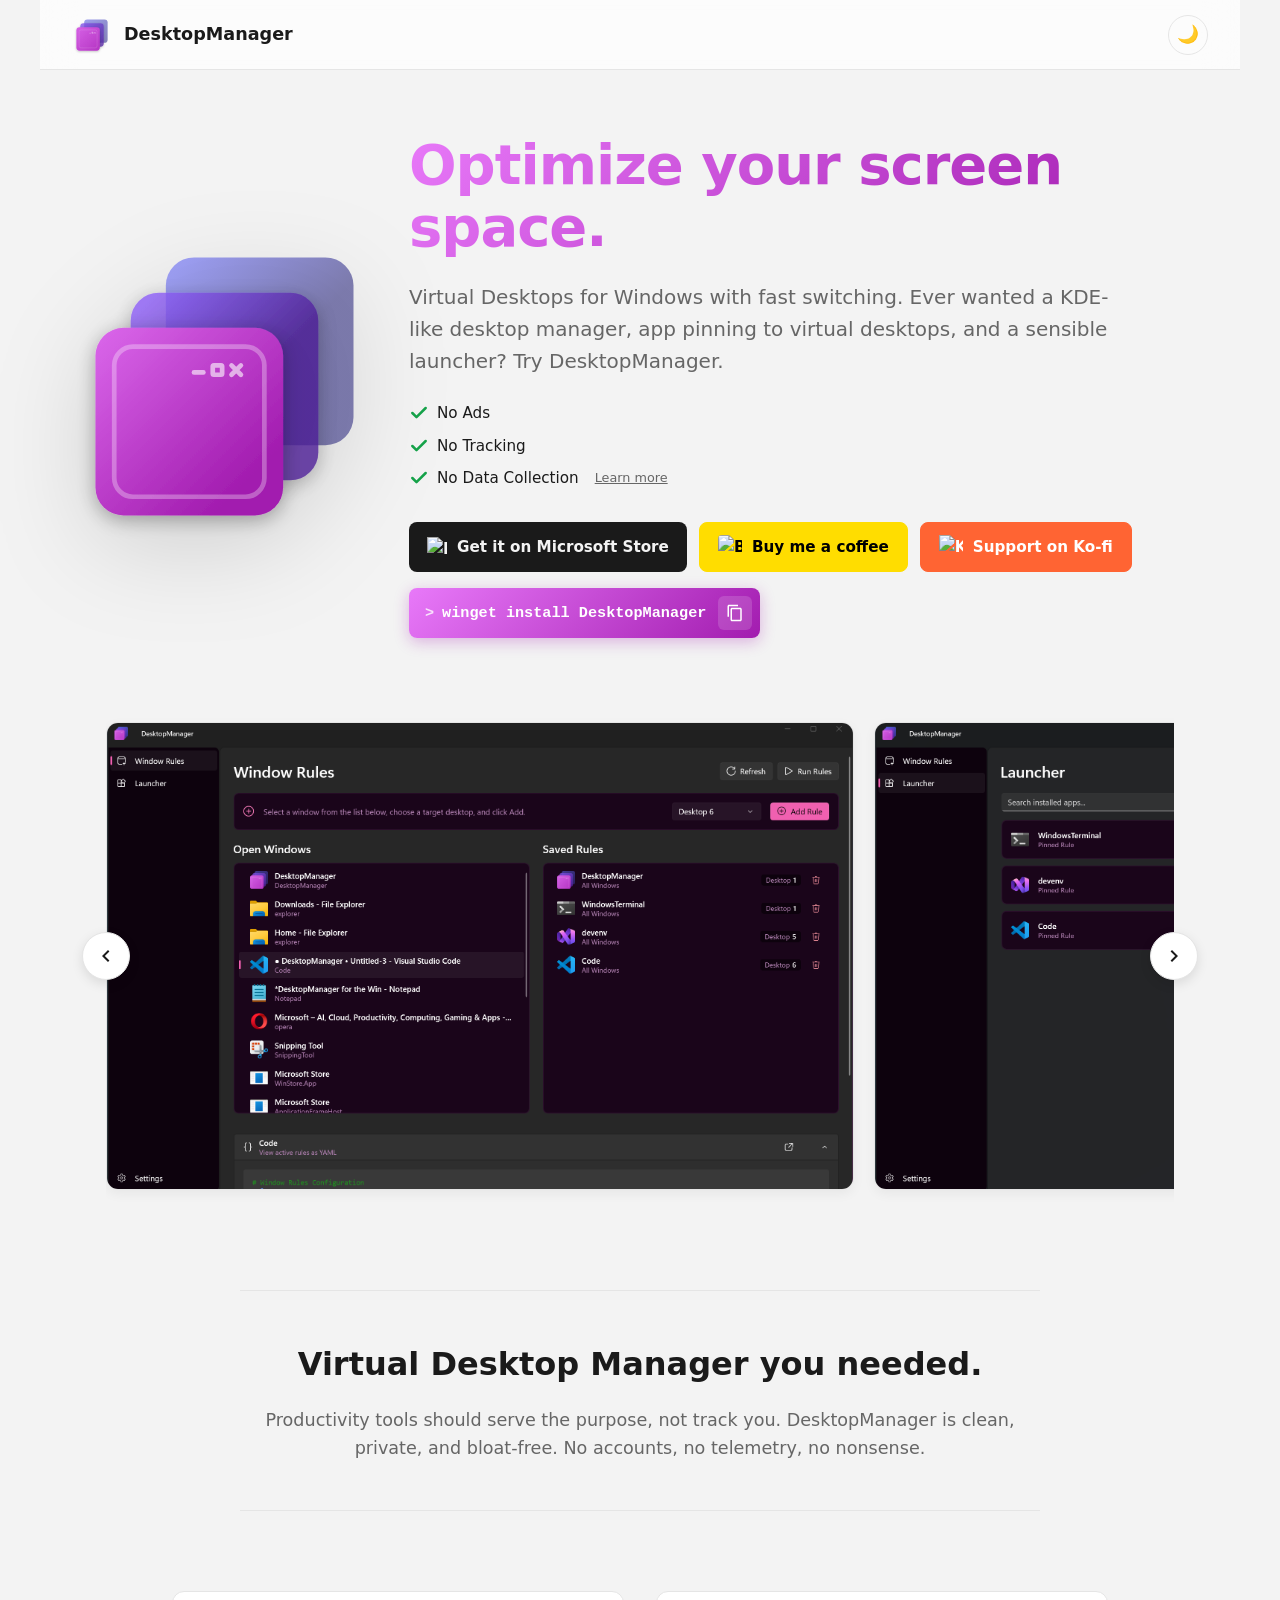
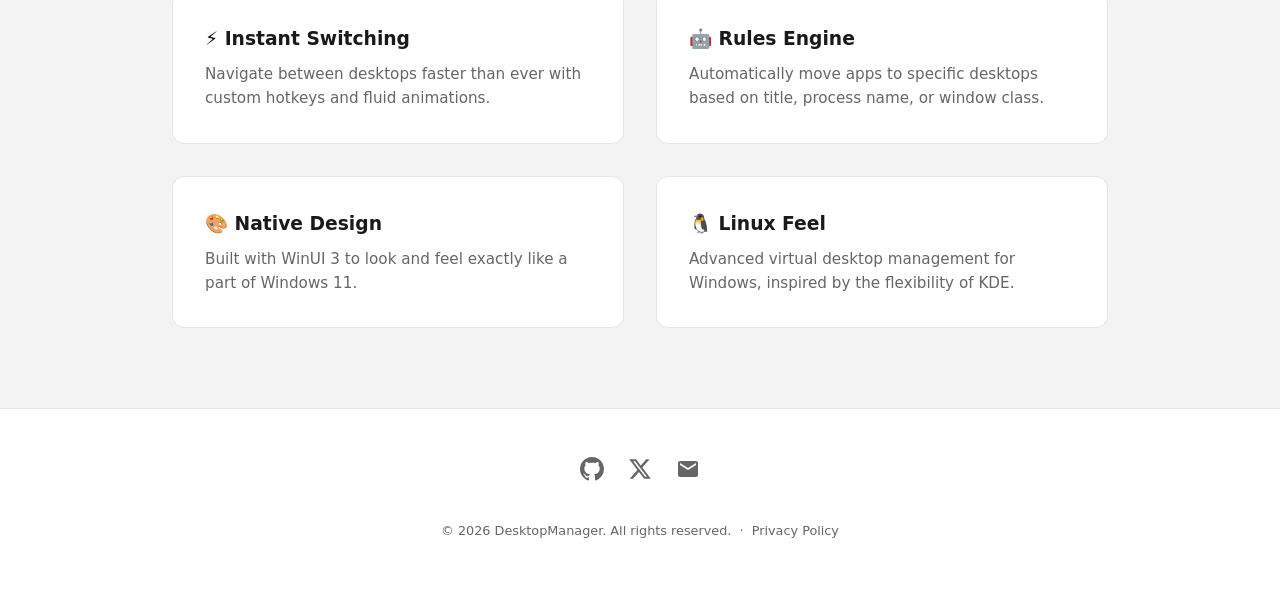
==== website/index.html @ 8a849722 "feat: add website" ====
<!DOCTYPE html>
<html lang="en">
<head>
    <meta charset="UTF-8">
    <meta name="viewport" content="width=device-width, initial-scale=1.0">
    <title>DesktopManager - Optimize your screen space</title>
    <meta name="description" content="Virtual Desktops for Windows with fast switching. KDE-like desktop manager for power users.">
    <link rel="stylesheet" href="css/style.css">
</head>
</head>
<body>

    <header>
        <a href="#" class="logo">
            <svg viewBox="0 0 256 256" fill="none" xmlns="http://www.w3.org/2000/svg">
                <defs>
                    <linearGradient id="logoPrimary" x1="0" y1="0" x2="256" y2="256" gradientUnits="userSpaceOnUse">
                        <stop stop-color="#E879F9" />
                        <stop offset="1" stop-color="#A21CAF" />
                    </linearGradient>
                    <linearGradient id="logoSecondary" x1="50" y1="50" x2="200" y2="200" gradientUnits="userSpaceOnUse">
                        <stop stop-color="#8B5CF6" />
                        <stop offset="1" stop-color="#4C1D95" />
                    </linearGradient>
                    <linearGradient id="logoTertiary" x1="50" y1="50" x2="200" y2="200" gradientUnits="userSpaceOnUse">
                        <stop stop-color="#6366F1" />
                        <stop offset="1" stop-color="#312E81" />
                    </linearGradient>
                    <filter id="logoShadow" x="-20%" y="-20%" width="140%" height="140%">
                        <feDropShadow dx="0" dy="4" stdDeviation="6" flood-opacity="0.25"/>
                    </filter>
                </defs>
                <g transform="translate(128 128) scale(1.25) translate(-128 -128)">
                    <rect x="88" y="48" width="120" height="120" rx="16" fill="url(#logoTertiary)" opacity="0.6" />
                    <rect x="68" y="68" width="120" height="120" rx="16" fill="url(#logoSecondary)" opacity="0.8" filter="url(#logoShadow)" />
                    <rect x="48" y="88" width="120" height="120" rx="16" fill="url(#logoPrimary)" filter="url(#logoShadow)" />
                    <rect x="62" y="102" width="92" height="92" rx="10" stroke="white" stroke-opacity="0.3" stroke-width="2" fill="none"/>
                    <g transform="translate(116, 114)" stroke="white" stroke-width="2" stroke-linecap="round" stroke-opacity="0.6">
                        <line x1="0" y1="5" x2="6" y2="5" />
                        <rect x="12" y="0" width="6" height="6" rx="0.5" />
                        <path d="M24 0 L30 6 M30 0 L24 6" />
                    </g>
                </g>
            </svg>
            DesktopManager
        </a>
        <button class="theme-toggle" id="themeBtn" aria-label="Toggle Theme">
            <span id="themeIcon">🌙</span>
        </button>
    </header>

    <section class="hero">
        
        <div class="hero-image-container">
            <svg class="hero-image" viewBox="90 10 130 130" fill="none" xmlns="http://www.w3.org/2000/svg">
              <defs>
                <linearGradient id="primaryGradHero" x1="0" y1="0" x2="80" y2="80" gradientUnits="userSpaceOnUse">
                  <stop stop-color="#E879F9" />
                  <stop offset="1" stop-color="#A21CAF" />
                </linearGradient>
                <linearGradient id="secondaryGradHero" x1="20" y1="20" x2="60" y2="60" gradientUnits="userSpaceOnUse">
                  <stop stop-color="#8B5CF6" />
                  <stop offset="1" stop-color="#4C1D95" />
                </linearGradient>
                <linearGradient id="tertiaryGradHero" x1="20" y1="20" x2="60" y2="60" gradientUnits="userSpaceOnUse">
                  <stop stop-color="#6366F1" />
                  <stop offset="1" stop-color="#312E81" />
                </linearGradient>
                
                <filter id="tileShadowHero" x="-20%" y="-20%" width="140%" height="140%">
                  <feDropShadow dx="0" dy="2" stdDeviation="4" flood-opacity="0.3"/>
                </filter>
              </defs>
              
              <g transform="translate(100, 20)">
                  <rect x="30" y="0" width="80" height="80" rx="12" fill="url(#tertiaryGradHero)" opacity="0.6" />
                  <rect x="15" y="15" width="80" height="80" rx="12" fill="url(#secondaryGradHero)" opacity="0.8" filter="url(#tileShadowHero)"/>
                  <rect x="0" y="30" width="80" height="80" rx="12" fill="url(#primaryGradHero)" filter="url(#tileShadowHero)"/>
                  <rect x="8" y="38" width="64" height="64" rx="8" stroke="white" stroke-opacity="0.3" stroke-width="2" fill="none"/>
                  <g transform="translate(42, 46)" stroke="white" stroke-width="2" stroke-linecap="round" stroke-opacity="0.6">
                      <line x1="0" y1="3" x2="4" y2="3" />
                      <rect x="8" y="0" width="4" height="4" rx="0.5" />
                      <path d="M16 0 L20 4 M20 0 L16 4" />
                  </g>
              </g>
            </svg>
        </div>

        <div class="hero-text">
            <h1>Optimize your screen space.</h1>
            <p>Virtual Desktops for Windows with fast switching. Ever wanted a KDE-like desktop manager, app pinning to virtual desktops, and a sensible launcher? Try DesktopManager.</p>
            
            <div class="privacy-checks">
                <div class="check-item">
                    <svg viewBox="0 0 24 24" fill="none" stroke="currentColor" stroke-width="3" stroke-linecap="round" stroke-linejoin="round"><polyline points="20 6 9 17 4 12"></polyline></svg>
                    No Ads
                </div>
                <div class="check-item">
                    <svg viewBox="0 0 24 24" fill="none" stroke="currentColor" stroke-width="3" stroke-linecap="round" stroke-linejoin="round"><polyline points="20 6 9 17 4 12"></polyline></svg>
                    No Tracking
                </div>
                <div class="check-item">
                    <svg viewBox="0 0 24 24" fill="none" stroke="currentColor" stroke-width="3" stroke-linecap="round" stroke-linejoin="round"><polyline points="20 6 9 17 4 12"></polyline></svg>
                    No Data Collection
                    <a href="#privacy" id="privacyLinkHero" style="font-size: 0.8rem; color: var(--text-secondary); margin-left: 8px; text-decoration: underline;">Learn more</a>
                </div>
            </div>

            <div class="install-actions">
                <div class="button-row">
                    <a href="#" class="cta-button">
                        <img src="https://apps.microsoft.com/assets/icons/logo-plated-256x256.png" alt="Microsoft Store Logo" style="width: 20px; height: 20px;">
                        <span>Get it on Microsoft Store</span>
                    </a>
                    
                    <a href="#" class="bmc-button" title="Support Development">
                        <img src="https://cdn.buymeacoffee.com/assets/homepage/meta/apple-icon-120x120.png" alt="BMC Logo" style="width: 24px; height: 24px; border-radius: 4px;">
                        <span>Buy me a coffee</span>
                    </a>
                    
                    <a href="https://ko-fi.com/desktopmanager" target="_blank" class="kofi-button" title="Support on Ko-fi">
                        <img src="https://storage.ko-fi.com/cdn/logomarkLogo.png" alt="Ko-fi Logo" style="width: 24px; height: 24px;">
                        <span>Support on Ko-fi</span>
                    </a>
                </div>

                <div class="winget-container">
                    <code class="winget-code" id="wingetCmd">winget install DesktopManager</code>
                    <button class="copy-btn" id="copyBtn" aria-label="Copy Command" title="Copy to clipboard">
                        <svg viewBox="0 0 24 24">
                            <path d="M16 1H4c-1.1 0-2 .9-2 2v14h2V3h12V1zm3 4H8c-1.1 0-2 .9-2 2v14c0 1.1.9 2 2 2h11c1.1 0 2-.9 2-2V7c0-1.1-.9-2-2-2zm0 16H8V7h11v14z"/>
                        </svg>
                    </button>
                </div>
            </div>
        </div>
    </section>

    <section class="carousel-section">
        <div class="carousel-wrapper">
            <button class="nav-btn prev" id="prevBtn" aria-label="Previous Slide">
                <svg viewBox="0 0 24 24"><path d="M15.41 7.41L14 6l-6 6 6 6 1.41-1.41L10.83 12z"/></svg>
            </button>

            <div class="carousel-container" id="carousel">
                <div class="screenshot-card">
                    <img src="assets/1.png" alt="DesktopManager Dashboard" style="width: 100%; height: 100%; object-fit: cover;">
                </div>
                <div class="screenshot-card">
                    <img src="assets/2.png" alt="Rules Engine" style="width: 100%; height: 100%; object-fit: cover;">
                </div>
                <div class="screenshot-card">
                    <img src="assets/3.png" alt="Virtual Desktops View" style="width: 100%; height: 100%; object-fit: cover;">
                </div>
                <div class="screenshot-card">
                    <img src="assets/4.png" alt="Settings Configuration" style="width: 100%; height: 100%; object-fit: cover;">
                </div>
            </div>

            <button class="nav-btn next" id="nextBtn" aria-label="Next Slide">
                <svg viewBox="0 0 24 24"><path d="M10 6L8.59 7.41 13.17 12l-4.58 4.59L10 18l6-6z"/></svg>
            </button>
        </div>
    </section>

    <section class="philosophy">
        <h2>Virtual Desktop Manager you needed.</h2>
        <p>Productivity tools should serve the purpose, not track you. DesktopManager is clean, private, and bloat-free. No accounts, no telemetry, no nonsense.</p>
    </section>

    <section class="features">
        <div class="feature-card">
            <h3>⚡ Instant Switching</h3>
            <p>Navigate between desktops faster than ever with custom hotkeys and fluid animations.</p>
        </div>
        <div class="feature-card">
            <h3>🤖 Rules Engine</h3>
            <p>Automatically move apps to specific desktops based on title, process name, or window class.</p>
        </div>
        <div class="feature-card">
            <h3>🎨 Native Design</h3>
            <p>Built with WinUI 3 to look and feel exactly like a part of Windows 11.</p>
        </div>
        <div class="feature-card">
            <h3>🐧 Linux Feel</h3>
            <p>Advanced virtual desktop management for Windows, inspired by the flexibility of KDE.</p>
        </div>
    </section>

    <dialog id="privacyModal">
        <div class="modal-header">
            <h2>Privacy Policy</h2>
            <button class="close-modal" id="closePrivacy" aria-label="Close">
                <svg width="24" height="24" viewBox="0 0 24 24" fill="none" stroke="currentColor" stroke-width="2" stroke-linecap="round" stroke-linejoin="round"><line x1="18" y1="6" x2="6" y2="18"></line><line x1="6" y1="6" x2="18" y2="18"></line></svg>
            </button>
        </div>
        <div class="modal-body">
            <h3>Summary</h3>
            <p>DesktopManager does not collect, store, or transmit any personal data.</p>

            <h3>Data Collection</h3>
            <p>DesktopManager collects no data. The app:</p>
            <ul>
                <li>Does not connect to the internet</li>
                <li>Does not collect analytics or telemetry</li>
                <li>Does not track usage</li>
                <li>Does not require an account</li>
            </ul>

            <h3>GitHub Issues</h3>
            <p>If you choose to submit a bug report or feature request via GitHub Issues, you voluntarily provide that information. GitHub's privacy policy applies to any data you share there.</p>

            <h3>Contact</h3>
            <p>For questions about this privacy policy, please open an issue on our <a href="https://github.com/nulisco/DesktopManager-public/issues" target="_blank" rel="noopener">GitHub repository</a>.</p>
        </div>
    </dialog>

    <footer>
        <div class="footer-content">
            <div class="social-links">
                <a href="https://github.com/nulisco/DesktopManager-public" target="_blank" rel="noopener" class="social-icon" title="GitHub">
                    <svg viewBox="0 0 24 24"><path d="M12 0C5.37 0 0 5.37 0 12c0 5.31 3.435 9.795 8.205 11.385.6.105.825-.255.825-.57 0-.285-.015-1.23-.015-2.235-3.015.555-3.795-.735-4.035-1.41-.135-.345-.72-1.41-1.23-1.695-.42-.225-1.02-.78-.015-.795.945-.015 1.62.87 1.845 1.23 1.065 1.815 2.805 1.305 3.495.99.105-.78.42-1.305.765-1.605-2.67-.3-5.46-1.335-5.46-5.925 0-1.305.465-2.385 1.23-3.225-.12-.3-.54-1.53.12-3.18 0 0 1.005-.315 3.3 1.23.96-.27 1.98-.405 3-.405s2.04.135 3 .405c2.295-1.56 3.3-1.23 3.3-1.23.66 1.65.24 2.88.12 3.18.765.84 1.23 1.905 1.23 3.225 0 4.605-2.805 5.625-5.475 5.925.435.375.81 1.095.81 2.22 0 1.605-.015 2.895-.015 3.3 0 .315.225.69.825.57A12.02 12.02 0 0024 12c0-6.63-5.37-12-12-12z"/></svg>
                </a>
                <a href="https://x.com/NulisCoDesktop" target="_blank" rel="noopener" class="social-icon" title="X (Twitter)">
                    <svg viewBox="0 0 24 24"><path d="M18.244 2.25h3.308l-7.227 8.26 8.502 11.24H16.17l-5.214-6.817L4.99 21.75H1.68l7.73-8.835L1.254 2.25H8.08l4.713 6.231zm-1.161 17.52h1.833L7.084 4.126H5.117z"/></svg>
                </a>
                <a href="mailto:main@nulis.co" class="social-icon" title="Email Support">
                    <svg viewBox="0 0 24 24"><path d="M20 4H4c-1.1 0-1.99.9-1.99 2L2 18c0 1.1.9 2 2 2h16c1.1 0 2-.9 2-2V6c0-1.1-.9-2-2-2zm0 4l-8 5-8-5V6l8 5 8-5v2z"/></svg>
                </a>
            </div>
            <p style="color: var(--text-secondary); font-size: 0.8rem;">
                &copy; 2026 DesktopManager. All rights reserved.
                &nbsp;&middot;&nbsp;
                <a href="privacy.html" id="privacyFooterLink" style="color: var(--text-secondary); text-decoration: none;">Privacy Policy</a>
            </p>
        </div>
    </footer>

    <script src="js/main.js"></script>
</body>
</html>
---- website/css/style.css ----
/* --- VARIABLES & THEME CONFIG --- */
:root {
    /* Light Mode Defaults */
    --bg-color: #f3f3f3;
    --surface-color: #ffffff;
    --text-primary: #1a1a1a;
    --text-secondary: #666666;
    --accent-primary: #A21CAF;
    --accent-gradient: linear-gradient(135deg, #E879F9 0%, #A21CAF 100%);
    --border-color: #e5e5e5;
    --card-shadow: 0 4px 12px rgba(0,0,0,0.05);
    --nav-height: 70px;
    --code-bg: #2d2d2d;
    --code-text: #e0e0e0;
    --success-color: #16a34a;

    /* HERO SVG COLORS (Light Mode) */
    --hero-bg-start: #ffffff;      /* Pure White center */
    --hero-bg-end: #e5e5e5;        /* Light Grey edges */
    --hero-grid-color: #000000;    /* Black Grid lines */
    --hero-grid-opacity: 0.05;     /* Very subtle grid */
}

[data-theme="dark"] {
    /* Dark Mode Overrides */
    --bg-color: #1a1a1a;
    --surface-color: #262626;
    --text-primary: #ffffff;
    --text-secondary: #a3a3a3;
    --border-color: #333333;
    --card-shadow: 0 8px 24px rgba(0,0,0,0.4);
    --code-bg: #000000;
    --success-color: #22c55e;

    /* HERO SVG COLORS (Dark Mode) */
    --hero-bg-start: #2E1065;      /* Deep Purple center */
    --hero-bg-end: #020617;        /* Almost Black edges */
    --hero-grid-color: #ffffff;    /* White Grid lines */
    --hero-grid-opacity: 0.03;
}

* { box-sizing: border-box; margin: 0; padding: 0; }

body {
    background-color: var(--bg-color);
    color: var(--text-primary);
    font-family: "Segoe UI Variable", "Segoe UI", system-ui, sans-serif;
    transition: background-color 0.3s ease, color 0.3s ease;
    line-height: 1.6;
    overflow-x: hidden;
    display: flex;
    flex-direction: column;
    min-height: 100vh;
}

/* --- NAVIGATION --- */
header {
    height: var(--nav-height);
    display: flex;
    align-items: center;
    justify-content: space-between;
    padding: 0 2rem;
    max-width: 1200px;
    margin: 0 auto;
    position: sticky;
    top: 0;
    z-index: 100;
    width: 100%;
}

@supports (backdrop-filter: blur(10px)) {
    header {
        background: rgba(255, 255, 255, 0.01);
        backdrop-filter: blur(20px);
        border-bottom: 1px solid var(--border-color);
    }
    [data-theme="light"] header { background: rgba(255,255,255,0.7); }
    [data-theme="dark"] header { background: rgba(26,26,26,0.7); }
}

.logo {
    display: flex;
    align-items: center;
    gap: 12px;
    font-weight: 700;
    font-size: 1.1rem;
    color: var(--text-primary);
    text-decoration: none;
}

.logo svg { height: 40px; width: 40px; }

.theme-toggle {
    background: none;
    border: 1px solid var(--border-color);
    color: var(--text-primary);
    padding: 8px;
    width: 40px;
    height: 40px;
    border-radius: 50%;
    cursor: pointer;
    font-size: 1.1rem;
    display: flex;
    align-items: center;
    justify-content: center;
    transition: all 0.2s ease;
}
.theme-toggle:hover { background: var(--surface-color); border-color: var(--text-secondary); }

/* --- HERO SECTION --- */
.hero {
    max-width: 1200px;
    margin: 0 auto;
    padding: 4rem 2rem;
    display: grid;
    grid-template-columns: 0.8fr 1.2fr;
    align-items: center;
    gap: 2rem;
}

.hero-image-container {
    width: 100%;
    display: flex;
    justify-content: flex-end;
    align-items: center;
    animation: float 6s ease-in-out infinite;
}

.hero-image {
    width: 100%;
    max-width: 350px;
    height: auto;
    filter: drop-shadow(0 25px 50px rgba(0,0,0,0.15));
    border-radius: 12px;
}

@keyframes float {
    0% { transform: translateY(0px); }
    50% { transform: translateY(-10px); }
    100% { transform: translateY(0px); }
}

.hero-text { text-align: left; }

.hero h1 {
    font-size: 3.5rem;
    line-height: 1.1;
    margin-bottom: 1.5rem;
    background: var(--accent-gradient);
    -webkit-background-clip: text;
    -webkit-text-fill-color: transparent;
    letter-spacing: -1px;
}

.hero p {
    font-size: 1.25rem;
    color: var(--text-secondary);
    margin-bottom: 1.5rem;
}

/* Privacy Checkmarks */
.privacy-checks {
    display: flex;
    flex-direction: column;
    gap: 8px;
    margin-bottom: 2rem;
    font-weight: 500;
    color: var(--text-primary);
    font-size: 0.95rem;
}
.check-item { display: flex; align-items: center; gap: 8px; }
.check-item svg { color: var(--success-color); width: 20px; height: 20px; }

/* Actions */
.install-actions {
    display: flex;
    flex-direction: column;
    gap: 16px;
    align-items: flex-start;
}

.button-row {
    display: flex;
    gap: 12px;
    flex-wrap: nowrap;
    width: 100%;
}

.cta-button, .bmc-button, .kofi-button {
    display: inline-flex;
    align-items: center;
    justify-content: center;
    gap: 10px;
    padding: 12px 18px;
    border-radius: 8px;
    text-decoration: none;
    font-weight: 600;
    transition: transform 0.2s ease, box-shadow 0.2s ease;
    white-space: nowrap;
    font-size: 0.95rem;
    flex: 1;
}
.cta-button {
    background: var(--text-primary);
    color: var(--bg-color);
}
.cta-button:hover { transform: translateY(-2px); }

.bmc-button {
    background-color: #FFDD00;
    color: #000000;
    border: 1px solid #FFDD00;
}
.bmc-button:hover {
    transform: translateY(-2px);
    box-shadow: 0 4px 12px rgba(255, 221, 0, 0.4);
    background-color: #FFEA5E;
}

/* Ko-fi Button Style */
.kofi-button {
    background-color: #ff6433;
    color: #ffffff;
    border: 1px solid #ff6433;
}
.kofi-button:hover {
    transform: translateY(-2px);
    box-shadow: 0 4px 12px rgba(255, 100, 51, 0.4);
    background-color: #ff7852;
}
[data-theme="dark"] .kofi-button { opacity: 0.95; }

/* Winget Block */
.winget-container {
    display: flex;
    align-items: center;
    background: var(--accent-gradient);
    border-radius: 8px;
    padding: 8px 8px 8px 16px;
    gap: 12px;
    max-width: 100%;
    box-shadow: 0 4px 15px rgba(162, 28, 175, 0.3);
}

.winget-code {
    font-family: 'Consolas', 'Monaco', monospace;
    font-size: 0.95rem;
    color: #ffffff;
    font-weight: 600;
    white-space: nowrap;
    overflow-x: auto;
    scrollbar-width: none;
}
.winget-code::before {
    content: ">";
    color: rgba(255, 255, 255, 0.8);
    margin-right: 8px;
    font-weight: bold;
}

.copy-btn {
    background: rgba(255, 255, 255, 0.15);
    border: none;
    color: #ffffff;
    padding: 8px;
    border-radius: 6px;
    cursor: pointer;
    display: flex;
    align-items: center;
    justify-content: center;
    transition: all 0.2s;
}
.copy-btn:hover { background: rgba(255, 255, 255, 0.25); }
.copy-btn svg { width: 18px; height: 18px; fill: currentColor; }

@media (max-width: 900px) {
    .hero {
        grid-template-columns: 1fr;
        text-align: center;
        gap: 3rem;
        padding-top: 2rem;
    }
    .hero-text { display: flex; flex-direction: column; align-items: center; }
    .hero-image-container { order: -1; justify-content: center; }
    .hero h1 { font-size: 2.5rem; }
    .install-actions { align-items: center; }
    .privacy-checks { align-items: center; }
    .button-row { justify-content: center; flex-wrap: wrap; }
    .cta-button, .bmc-button, .kofi-button { flex: none; width: 100%; max-width: 300px; }
}

/* --- SCREENSHOT CAROUSEL --- */
.carousel-section {
    max-width: 1100px;
    margin: 0 auto 5rem;
    padding: 0 1rem;
    position: relative;
}

.carousel-wrapper {
    position: relative;
    display: flex;
    align-items: center;
}

.carousel-container {
    display: flex;
    overflow-x: auto;
    scroll-snap-type: x mandatory;
    gap: 20px;
    padding: 20px 0;
    scrollbar-width: none;
    scroll-behavior: smooth;
    width: 100%;
}
.carousel-container::-webkit-scrollbar { display: none; }

.screenshot-card {
    flex: 0 0 85%;
    scroll-snap-align: center;
    background: var(--surface-color);
    border-radius: 12px;
    border: 1px solid var(--border-color);
    box-shadow: var(--card-shadow);
    overflow: hidden;
    aspect-ratio: 16/10;
    position: relative;
    display: flex;
    align-items: center;
    justify-content: center;
}

.screenshot-card img {
    width: 100%;
    height: 100%;
    object-fit: contain;
    background: #000;
}

/* Carousel Navigation Buttons */
.nav-btn {
    background: var(--surface-color);
    border: 1px solid var(--border-color);
    color: var(--text-primary);
    width: 48px;
    height: 48px;
    border-radius: 50%;
    display: flex;
    align-items: center;
    justify-content: center;
    cursor: pointer;
    z-index: 10;
    box-shadow: 0 4px 12px rgba(0,0,0,0.1);
    transition: all 0.2s ease;
    position: absolute;
}
.nav-btn:hover { background: var(--bg-color); transform: scale(1.1); }
.nav-btn.prev { left: -24px; }
.nav-btn.next { right: -24px; }
.nav-btn svg { width: 24px; height: 24px; fill: currentColor; }

@media (min-width: 768px) { .screenshot-card { flex: 0 0 70%; } }
@media (max-width: 600px) { 
    .nav-btn { display: none; } 
}

/* --- PHILOSOPHY SECTION --- */
.philosophy {
    text-align: center;
    max-width: 800px;
    margin: 0 auto 5rem;
    padding: 3rem 1rem;
    border-top: 1px solid var(--border-color);
    border-bottom: 1px solid var(--border-color);
}
.philosophy h2 { font-size: 2rem; margin-bottom: 1rem; }
.philosophy p { color: var(--text-secondary); font-size: 1.1rem; }

/* --- FEATURES GRID --- */
.features {
    display: grid;
    grid-template-columns: repeat(auto-fit, minmax(300px, 1fr));
    gap: 2rem;
    max-width: 1000px;
    margin: 0 auto 5rem;
    padding: 0 2rem;
}

.feature-card {
    background: var(--surface-color);
    padding: 2rem;
    border-radius: 12px;
    border: 1px solid var(--border-color);
    transition: transform 0.2s ease;
}
.feature-card:hover { transform: translateY(-3px); }
.feature-card h3 { margin-bottom: 0.5rem; }
.feature-card p { color: var(--text-secondary); font-size: 0.95rem; }

/* --- PRIVACY DIALOG (Modern 2026) --- */
#privacyModal {
    border: none;
    border-radius: 16px;
    padding: 0;
    max-width: 600px;
    width: 90%;
    background: var(--surface-color);
    color: var(--text-primary);
    box-shadow: 0 25px 50px -12px rgba(0, 0, 0, 0.5);
    overflow: hidden;
    position: fixed;
    top: 50%;
    left: 50%;
    transform: translate(-50%, -50%);
    margin: 0;
}

#privacyModal::backdrop {
    background: rgba(0, 0, 0, 0.4);
    backdrop-filter: blur(8px);
    transition: all 0.3s ease;
}

#privacyModal {
    opacity: 0;
    scale: 0.95;
    transition: opacity 0.3s ease, scale 0.3s ease, display 0.3s ease allow-discrete;
}

#privacyModal[open] {
    opacity: 1;
    scale: 1;
}

@starting-style {
    #privacyModal[open] {
        opacity: 0;
        scale: 0.95;
    }
}

.modal-header {
    padding: 1.5rem 2rem;
    border-bottom: 1px solid var(--border-color);
    display: flex;
    align-items: center;
    justify-content: space-between;
    position: sticky;
    top: 0;
    background: var(--surface-color);
    z-index: 10;
}

.modal-header h2 { font-size: 1.25rem; }

.close-modal {
    background: none;
    border: none;
    color: var(--text-secondary);
    cursor: pointer;
    padding: 8px;
    border-radius: 50%;
    display: flex;
    align-items: center;
    justify-content: center;
    transition: background 0.2s;
}
.close-modal:hover { background: var(--bg-color); color: var(--text-primary); }

.modal-body {
    padding: 2rem;
    max-height: 70vh;
    overflow-y: auto;
}

.modal-body h3 {
    font-size: 1.05rem;
    margin: 1.5rem 0 0.5rem;
    color: var(--text-primary);
}
.modal-body h3:first-child { margin-top: 0; }
.modal-body p {
    color: var(--text-secondary);
    font-size: 1rem;
    margin-bottom: 1rem;
}
.modal-body ul {
    color: var(--text-secondary);
    font-size: 1rem;
    padding-left: 1.5rem;
    margin-bottom: 1rem;
}
.modal-body li { margin-bottom: 0.5rem; }
.modal-body a { color: var(--accent-primary); text-decoration: none; }
.modal-body a:hover { text-decoration: underline; }

/* --- FOOTER --- */
footer {
    border-top: 1px solid var(--border-color);
    padding: 3rem 2rem;
    margin-top: auto;
    background: var(--surface-color);
}

.footer-content {
    max-width: 1200px;
    margin: 0 auto;
    display: flex;
    flex-direction: column;
    align-items: center;
    gap: 2rem;
}

.social-links { display: flex; gap: 24px; }
.social-icon { color: var(--text-secondary); transition: color 0.2s; }
.social-icon:hover { color: var(--accent-primary); }
.social-icon svg { width: 24px; height: 24px; fill: currentColor; }

/* --- STANDALONE PRIVACY PAGE SPECIFIC --- */
.privacy-main {
    max-width: 800px;
    width: 100%;
    margin: 2rem auto 5rem;
    padding: 0 2rem;
    flex-grow: 1;
}

.content-card {
    background: var(--surface-color);
    padding: 3rem;
    border-radius: 16px;
    border: 1px solid var(--border-color);
    box-shadow: var(--card-shadow);
}

.content-card h1 { margin-bottom: 2rem; font-size: 2.5rem; letter-spacing: -0.5px; }
.content-card h3 { margin: 2rem 0 1rem; color: var(--text-primary); }
.content-card p { color: var(--text-secondary); margin-bottom: 1rem; font-size: 1.1rem; }
.content-card ul { color: var(--text-secondary); padding-left: 1.5rem; margin-bottom: 1.5rem; }
.content-card li { margin-bottom: 0.5rem; }
.content-card a { color: var(--accent-primary); text-decoration: none; }
.content-card a:hover { text-decoration: underline; }

@media (max-width: 600px) {
    .content-card { padding: 1.5rem; }
    .content-card h1 { font-size: 1.8rem; }
}
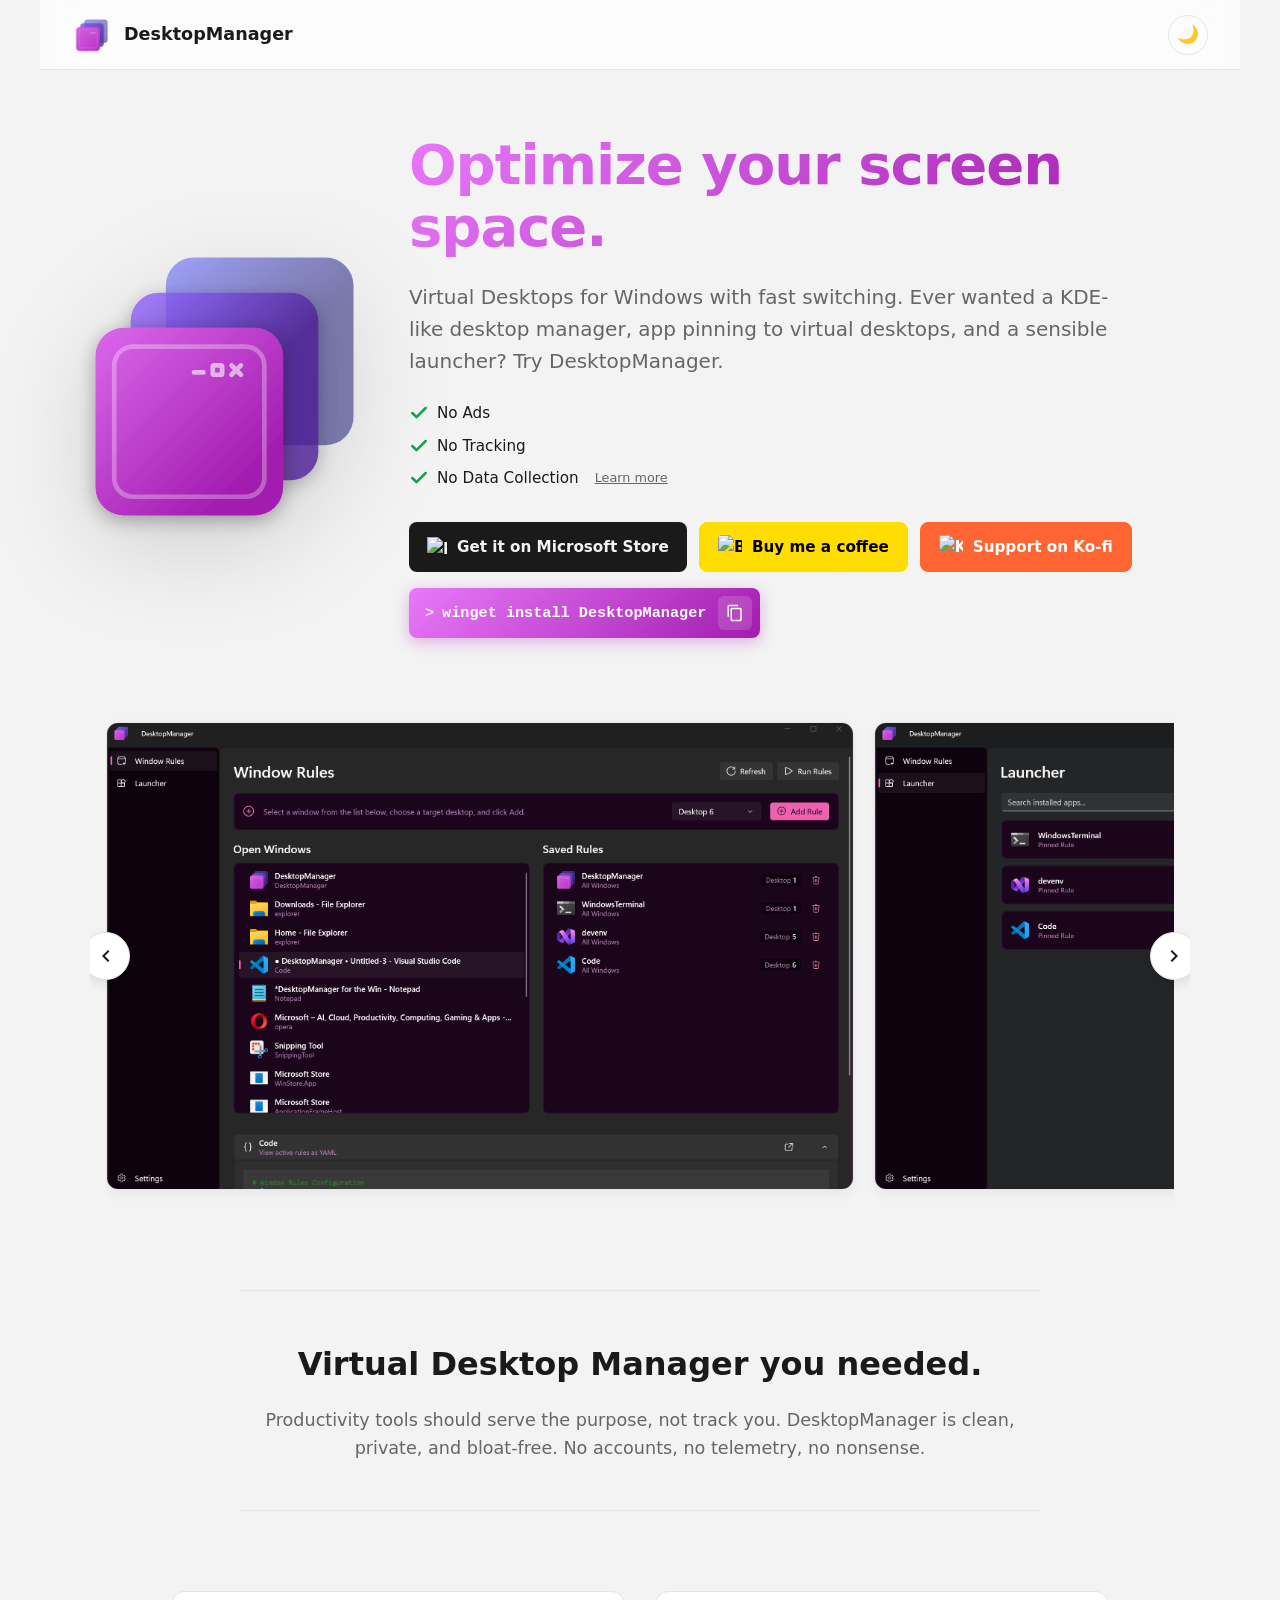
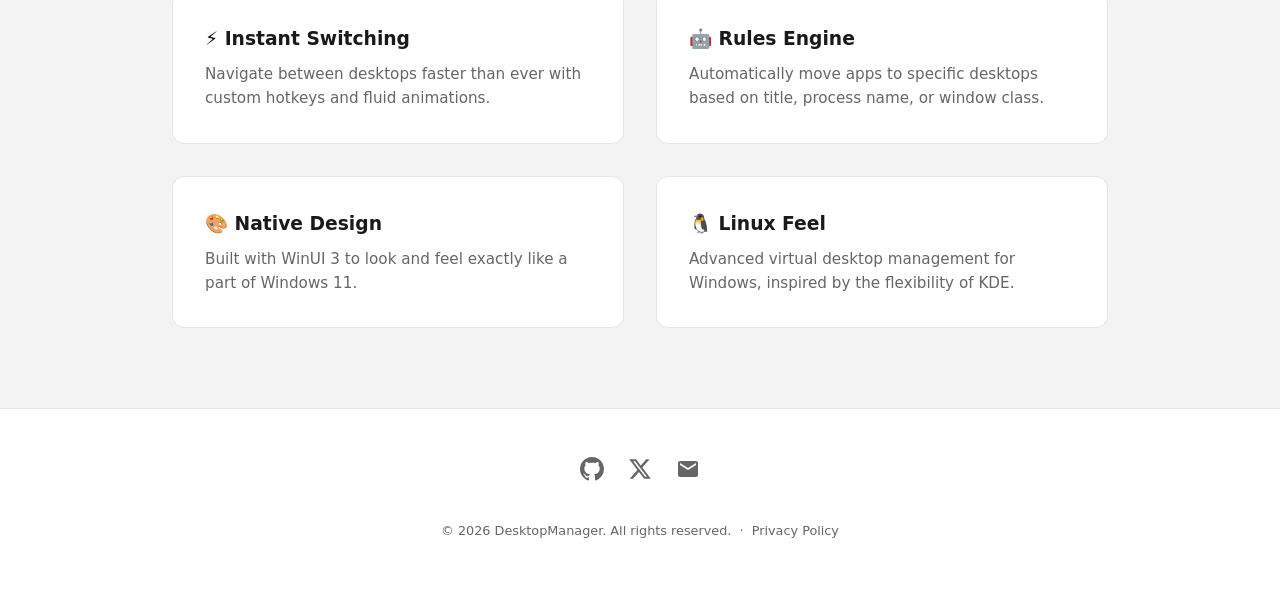
==== commit 2921566f: "feat: fix mobile view" ====
--- a/website/index.html
+++ b/website/index.html
@@ -5,6 +5,7 @@
     <meta name="viewport" content="width=device-width, initial-scale=1.0">
     <title>DesktopManager - Optimize your screen space</title>
     <meta name="description" content="Virtual Desktops for Windows with fast switching. KDE-like desktop manager for power users.">
+    <link rel="icon" type="image/svg+xml" href="favicon.svg">
     <link rel="stylesheet" href="css/style.css">
 </head>
 </head>
--- a/website/css/style.css
+++ b/website/css/style.css
@@ -48,6 +48,8 @@
     transition: background-color 0.3s ease, color 0.3s ease;
     line-height: 1.6;
     overflow-x: hidden;
+    width: 100%;
+    position: relative;
     display: flex;
     flex-direction: column;
     min-height: 100vh;
@@ -167,7 +169,15 @@
     font-weight: 500;
     color: var(--text-primary);
     font-size: 0.95rem;
-}
+    align-items: flex-start;
+}
+
+@media (max-width: 900px) {
+    .privacy-checks {
+        align-items: center;
+    }
+}
+
 .check-item { display: flex; align-items: center; gap: 8px; }
 .check-item svg { color: var(--success-color); width: 20px; height: 20px; }
 
@@ -179,11 +189,24 @@
     align-items: flex-start;
 }
 
+@media (max-width: 900px) {
+    .install-actions {
+        align-items: center;
+    }
+}
+
 .button-row {
     display: flex;
     gap: 12px;
     flex-wrap: nowrap;
     width: 100%;
+}
+
+@media (max-width: 900px) {
+    .button-row {
+        flex-wrap: wrap;
+        justify-content: center;
+    }
 }
 
 .cta-button, .bmc-button, .kofi-button {
@@ -200,6 +223,14 @@
     font-size: 0.95rem;
     flex: 1;
 }
+
+@media (max-width: 900px) {
+    .cta-button, .bmc-button, .kofi-button {
+        flex: none;
+        width: 100%;
+        max-width: 350px;
+    }
+}
 .cta-button {
     background: var(--text-primary);
     color: var(--bg-color);
@@ -295,12 +326,14 @@
     margin: 0 auto 5rem;
     padding: 0 1rem;
     position: relative;
+    overflow: hidden;
 }
 
 .carousel-wrapper {
     position: relative;
     display: flex;
     align-items: center;
+    width: 100%;
 }
 
 .carousel-container {
@@ -317,6 +350,7 @@
 
 .screenshot-card {
     flex: 0 0 85%;
+    max-width: 85vw;
     scroll-snap-align: center;
     background: var(--surface-color);
     border-radius: 12px;
@@ -386,6 +420,14 @@
     padding: 0 2rem;
 }
 
+@media (max-width: 768px) {
+    .features {
+        grid-template-columns: 1fr !important;
+        display: flex;
+        flex-direction: column;
+    }
+}
+
 .feature-card {
     background: var(--surface-color);
     padding: 2rem;
@@ -415,6 +457,13 @@
     margin: 0;
 }
 
+@media (max-width: 600px) {
+    #privacyModal {
+        width: 95%;
+        max-height: 90vh;
+    }
+}
+
 #privacyModal::backdrop {
     background: rgba(0, 0, 0, 0.4);
     backdrop-filter: blur(8px);
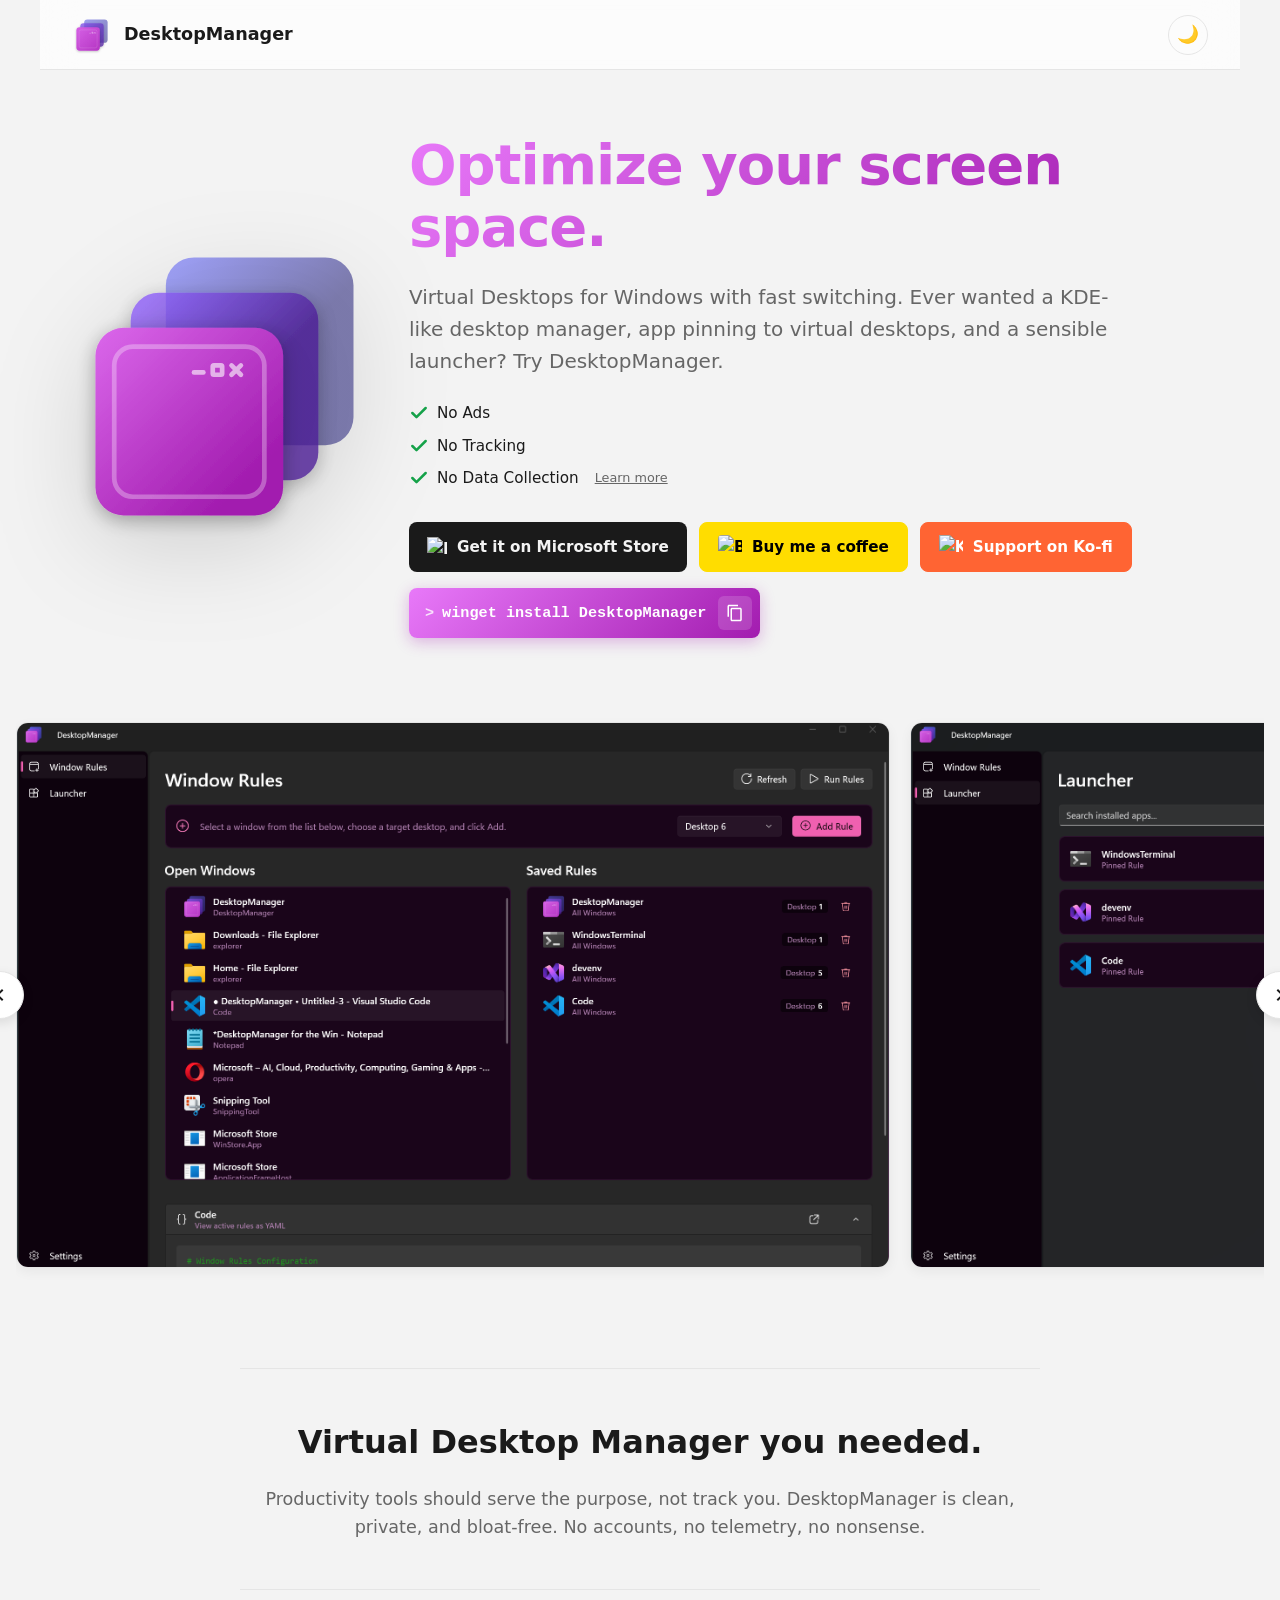
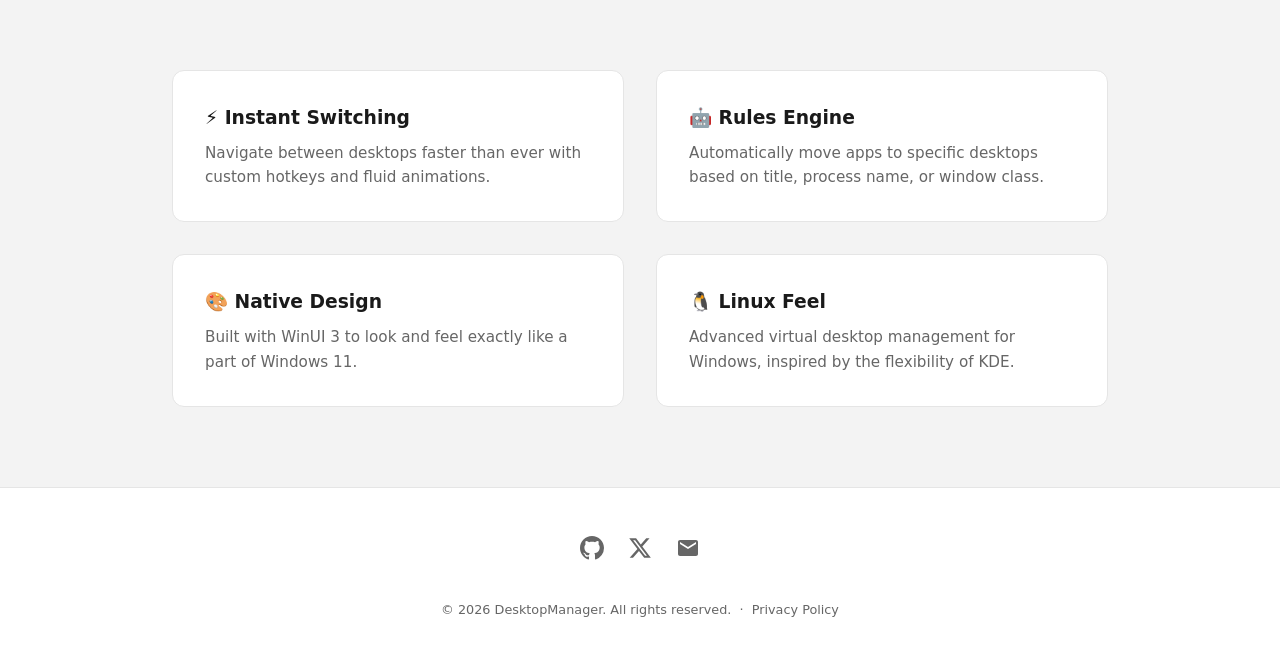
==== commit dd519086: "feat: fix mobile view" ====
--- a/website/index.html
+++ b/website/index.html
@@ -216,6 +216,15 @@
         </div>
     </dialog>
 
+    <dialog id="imageModal" class="lightbox-modal">
+        <button class="close-lightbox" id="closeLightbox" aria-label="Close">
+            <svg width="32" height="32" viewBox="0 0 24 24" fill="none" stroke="currentColor" stroke-width="2.5" stroke-linecap="round" stroke-linejoin="round"><line x1="18" y1="6" x2="6" y2="18"></line><line x1="6" y1="6" x2="18" y2="18"></line></svg>
+        </button>
+        <div class="lightbox-content">
+            <img id="lightboxImg" src="" alt="Enlarged Screenshot">
+        </div>
+    </dialog>
+
     <footer>
         <div class="footer-content">
             <div class="social-links">
--- a/website/css/style.css
+++ b/website/css/style.css
@@ -41,15 +41,19 @@
 
 * { box-sizing: border-box; margin: 0; padding: 0; }
 
+html, body {
+    max-width: 100%;
+    overflow-x: hidden;
+    position: relative;
+}
+
 body {
     background-color: var(--bg-color);
     color: var(--text-primary);
     font-family: "Segoe UI Variable", "Segoe UI", system-ui, sans-serif;
     transition: background-color 0.3s ease, color 0.3s ease;
     line-height: 1.6;
-    overflow-x: hidden;
-    width: 100%;
-    position: relative;
+    width: 100%;
     display: flex;
     flex-direction: column;
     min-height: 100vh;
@@ -130,7 +134,7 @@
 
 .hero-image {
     width: 100%;
-    max-width: 350px;
+    max-width: 100%;
     height: auto;
     filter: drop-shadow(0 25px 50px rgba(0,0,0,0.15));
     border-radius: 12px;
@@ -322,9 +326,9 @@
 
 /* --- SCREENSHOT CAROUSEL --- */
 .carousel-section {
-    max-width: 1100px;
+    max-width: 100%;
     margin: 0 auto 5rem;
-    padding: 0 1rem;
+    padding: 0;
     position: relative;
     overflow: hidden;
 }
@@ -334,6 +338,7 @@
     display: flex;
     align-items: center;
     width: 100%;
+    padding: 0 1rem;
 }
 
 .carousel-container {
@@ -594,3 +599,81 @@
     .content-card { padding: 1.5rem; }
     .content-card h1 { font-size: 1.8rem; }
 }
+
+/* --- LIGHTBOX MODAL --- */
+.lightbox-modal {
+    border: none;
+    background: none;
+    padding: 0;
+    max-width: 100vw;
+    max-height: 100vh;
+    width: 100%;
+    height: 100%;
+    overflow: hidden;
+    justify-content: center;
+    align-items: center;
+    cursor: zoom-out;
+}
+
+.lightbox-modal::backdrop {
+    background: rgba(0, 0, 0, 0.9);
+    backdrop-filter: blur(10px);
+}
+
+.lightbox-content {
+    width: 100%;
+    height: 100%;
+    display: flex;
+    justify-content: center;
+    align-items: center;
+    padding: 2rem;
+}
+
+.lightbox-content img {
+    max-width: 100%;
+    max-height: 100%;
+    object-fit: contain;
+    border-radius: 8px;
+    box-shadow: 0 25px 50px rgba(0,0,0,0.5);
+    transition: transform 0.3s ease;
+}
+
+.close-lightbox {
+    position: fixed;
+    top: 2rem;
+    right: 2rem;
+    background: rgba(255, 255, 255, 0.1);
+    border: none;
+    color: white;
+    cursor: pointer;
+    padding: 10px;
+    border-radius: 50%;
+    display: flex;
+    z-index: 100;
+    transition: background 0.2s;
+}
+.close-lightbox:hover { background: rgba(255, 255, 255, 0.2); }
+
+.lightbox-modal {
+    opacity: 0;
+    scale: 0.9;
+    transition: opacity 0.3s ease, scale 0.3s ease, display 0.3s ease allow-discrete;
+}
+
+.lightbox-modal[open] {
+    opacity: 1;
+    scale: 1;
+    display: flex;
+}
+
+@starting-style {
+    .lightbox-modal[open] {
+        opacity: 0;
+        scale: 0.9;
+    }
+}
+
+.screenshot-card {
+    cursor: zoom-in;
+}
+
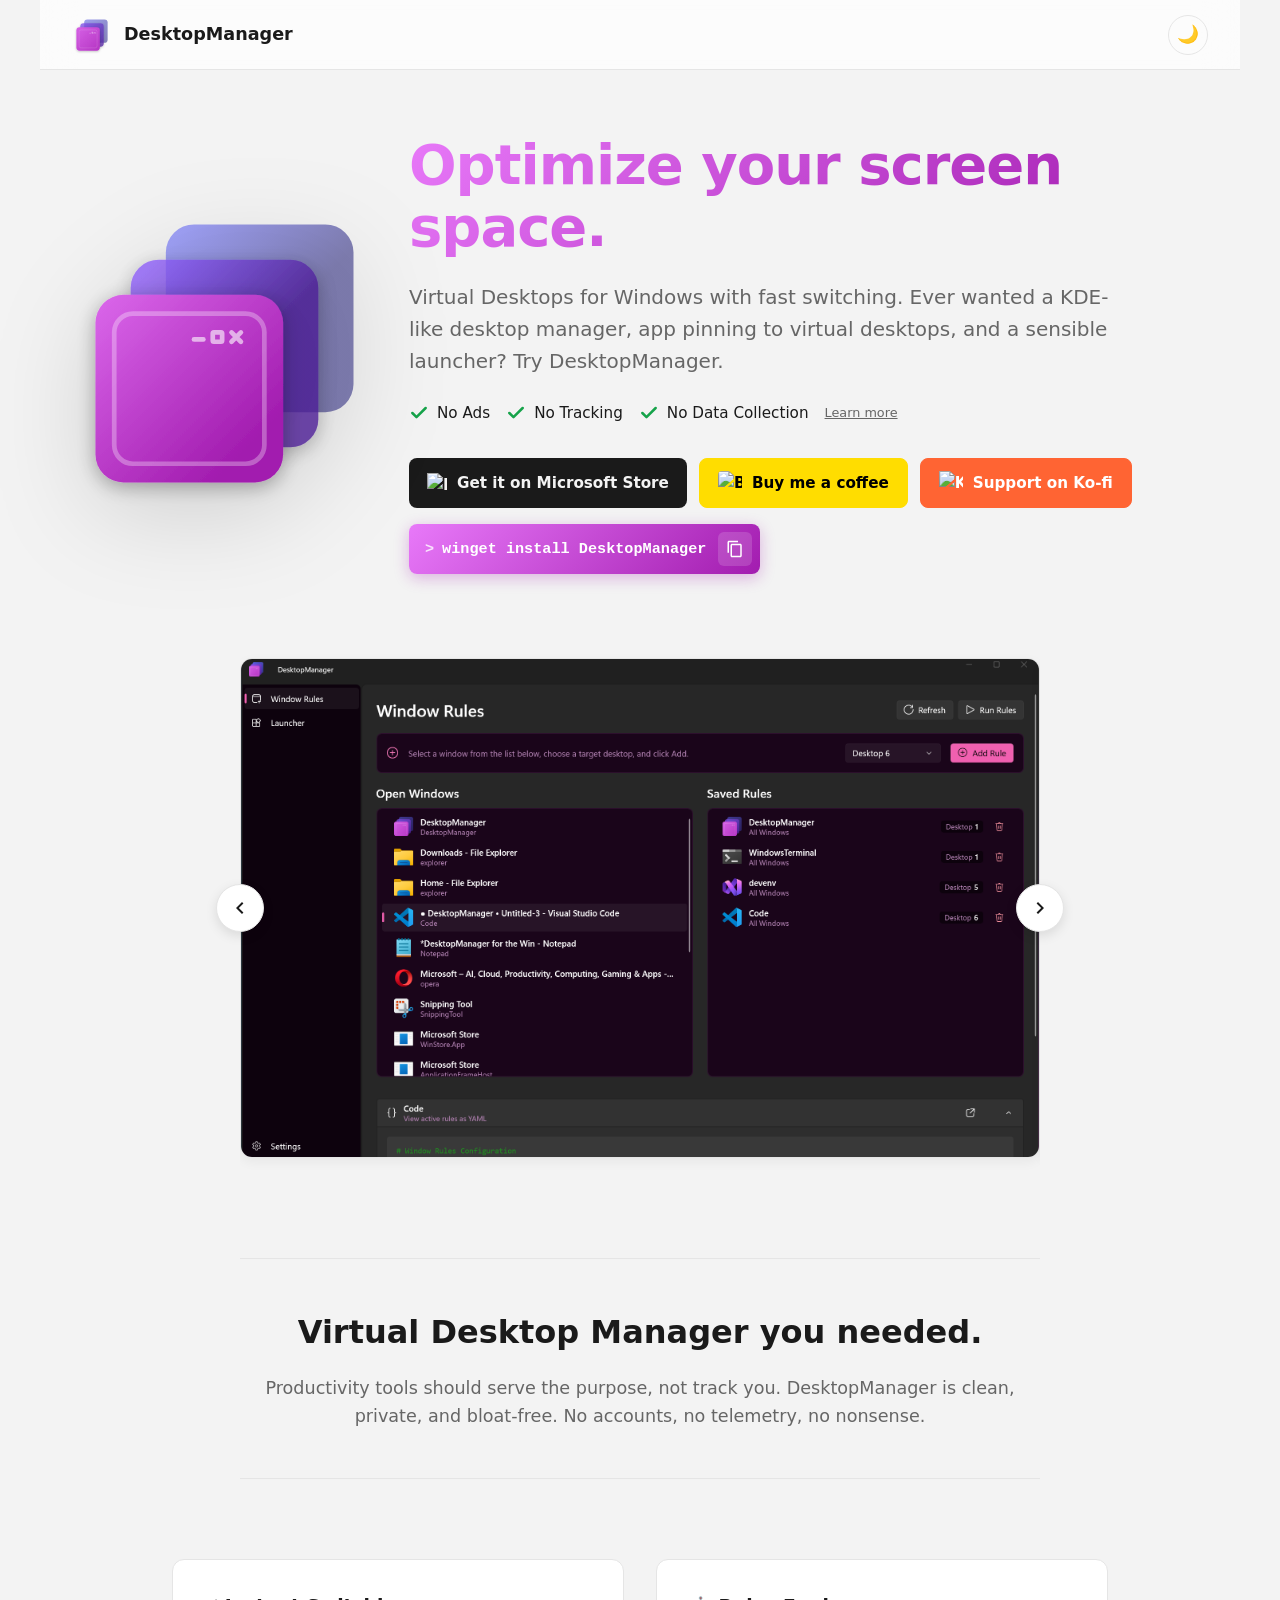
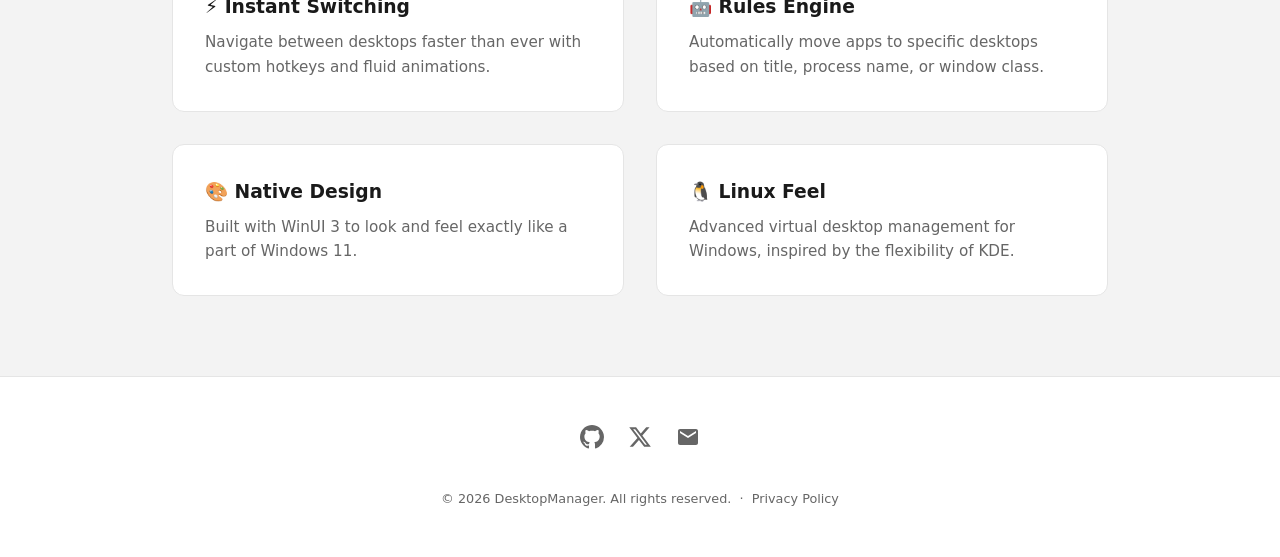
==== commit cac3a84f: "feat: fix mobile view" ====
--- a/website/index.html
+++ b/website/index.html
@@ -6,6 +6,8 @@
     <title>DesktopManager - Optimize your screen space</title>
     <meta name="description" content="Virtual Desktops for Windows with fast switching. KDE-like desktop manager for power users.">
     <link rel="icon" type="image/svg+xml" href="favicon.svg">
+    <link rel="icon" type="image/png" href="assets/favicon.png">
+    <link rel="apple-touch-icon" href="assets/apple-touch-icon.png">
     <link rel="stylesheet" href="css/style.css">
 </head>
 </head>
@@ -220,9 +222,15 @@
         <button class="close-lightbox" id="closeLightbox" aria-label="Close">
             <svg width="32" height="32" viewBox="0 0 24 24" fill="none" stroke="currentColor" stroke-width="2.5" stroke-linecap="round" stroke-linejoin="round"><line x1="18" y1="6" x2="6" y2="18"></line><line x1="6" y1="6" x2="18" y2="18"></line></svg>
         </button>
+        <button class="lightbox-nav prev" id="lightboxPrev" aria-label="Previous Image">
+            <svg width="40" height="40" viewBox="0 0 24 24" fill="none" stroke="currentColor" stroke-width="2.5" stroke-linecap="round" stroke-linejoin="round"><polyline points="15 18 9 12 15 6"></polyline></svg>
+        </button>
         <div class="lightbox-content">
             <img id="lightboxImg" src="" alt="Enlarged Screenshot">
         </div>
+        <button class="lightbox-nav next" id="lightboxNext" aria-label="Next Image">
+            <svg width="40" height="40" viewBox="0 0 24 24" fill="none" stroke="currentColor" stroke-width="2.5" stroke-linecap="round" stroke-linejoin="round"><polyline points="9 18 15 12 9 6"></polyline></svg>
+        </button>
     </dialog>
 
     <footer>
--- a/website/css/style.css
+++ b/website/css/style.css
@@ -43,8 +43,9 @@
 
 html, body {
     max-width: 100%;
-    overflow-x: hidden;
+    overflow-x: hidden !important;
     position: relative;
+    width: 100%;
 }
 
 body {
@@ -57,6 +58,8 @@
     display: flex;
     flex-direction: column;
     min-height: 100vh;
+    margin: 0;
+    padding: 0;
 }
 
 /* --- NAVIGATION --- */
@@ -167,18 +170,19 @@
 /* Privacy Checkmarks */
 .privacy-checks {
     display: flex;
-    flex-direction: column;
-    gap: 8px;
+    flex-direction: row;
+    flex-wrap: wrap;
+    gap: 16px;
     margin-bottom: 2rem;
     font-weight: 500;
     color: var(--text-primary);
     font-size: 0.95rem;
-    align-items: flex-start;
+    justify-content: flex-start;
 }
 
 @media (max-width: 900px) {
     .privacy-checks {
-        align-items: center;
+        justify-content: center;
     }
 }
 
@@ -326,11 +330,11 @@
 
 /* --- SCREENSHOT CAROUSEL --- */
 .carousel-section {
-    max-width: 100%;
+    max-width: 800px;
     margin: 0 auto 5rem;
     padding: 0;
     position: relative;
-    overflow: hidden;
+    overflow: visible; /* Allow buttons to sit outside if needed */
 }
 
 .carousel-wrapper {
@@ -338,14 +342,13 @@
     display: flex;
     align-items: center;
     width: 100%;
-    padding: 0 1rem;
 }
 
 .carousel-container {
     display: flex;
     overflow-x: auto;
     scroll-snap-type: x mandatory;
-    gap: 20px;
+    gap: 0;
     padding: 20px 0;
     scrollbar-width: none;
     scroll-behavior: smooth;
@@ -354,8 +357,8 @@
 .carousel-container::-webkit-scrollbar { display: none; }
 
 .screenshot-card {
-    flex: 0 0 85%;
-    max-width: 85vw;
+    flex: 0 0 100%;
+    width: 100%;
     scroll-snap-align: center;
     background: var(--surface-color);
     border-radius: 12px;
@@ -398,7 +401,11 @@
 .nav-btn.next { right: -24px; }
 .nav-btn svg { width: 24px; height: 24px; fill: currentColor; }
 
-@media (min-width: 768px) { .screenshot-card { flex: 0 0 70%; } }
+@media (min-width: 768px) { 
+    .screenshot-card { 
+        flex: 0 0 100%; 
+    } 
+}
 @media (max-width: 600px) { 
     .nav-btn { display: none; } 
 }
@@ -423,13 +430,21 @@
     max-width: 1000px;
     margin: 0 auto 5rem;
     padding: 0 2rem;
+    width: 100%;
+    box-sizing: border-box;
 }
 
 @media (max-width: 768px) {
     .features {
-        grid-template-columns: 1fr !important;
         display: flex;
         flex-direction: column;
+        align-items: stretch;
+        padding: 0 1.5rem;
+    }
+    
+    .feature-card {
+        width: 100%;
+        margin-bottom: 1.5rem;
     }
 }
 
@@ -439,6 +454,7 @@
     border-radius: 12px;
     border: 1px solid var(--border-color);
     transition: transform 0.2s ease;
+    box-sizing: border-box;
 }
 .feature-card:hover { transform: translateY(-3px); }
 .feature-card h3 { margin-bottom: 0.5rem; }
@@ -654,6 +670,31 @@
 }
 .close-lightbox:hover { background: rgba(255, 255, 255, 0.2); }
 
+.lightbox-nav {
+    position: fixed;
+    top: 50%;
+    transform: translateY(-50%);
+    background: rgba(255, 255, 255, 0.1);
+    border: none;
+    color: white;
+    cursor: pointer;
+    padding: 15px;
+    border-radius: 50%;
+    display: flex;
+    z-index: 100;
+    transition: all 0.2s;
+}
+.lightbox-nav:hover { background: rgba(255, 255, 255, 0.2); scale: 1.1; }
+.lightbox-nav.prev { left: 2rem; }
+.lightbox-nav.next { right: 2rem; }
+
+@media (max-width: 600px) {
+    .lightbox-nav { padding: 8px; }
+    .lightbox-nav.prev { left: 0.5rem; }
+    .lightbox-nav.next { right: 0.5rem; }
+    .close-lightbox { top: 1rem; right: 1rem; }
+}
+
 .lightbox-modal {
     opacity: 0;
     scale: 0.9;
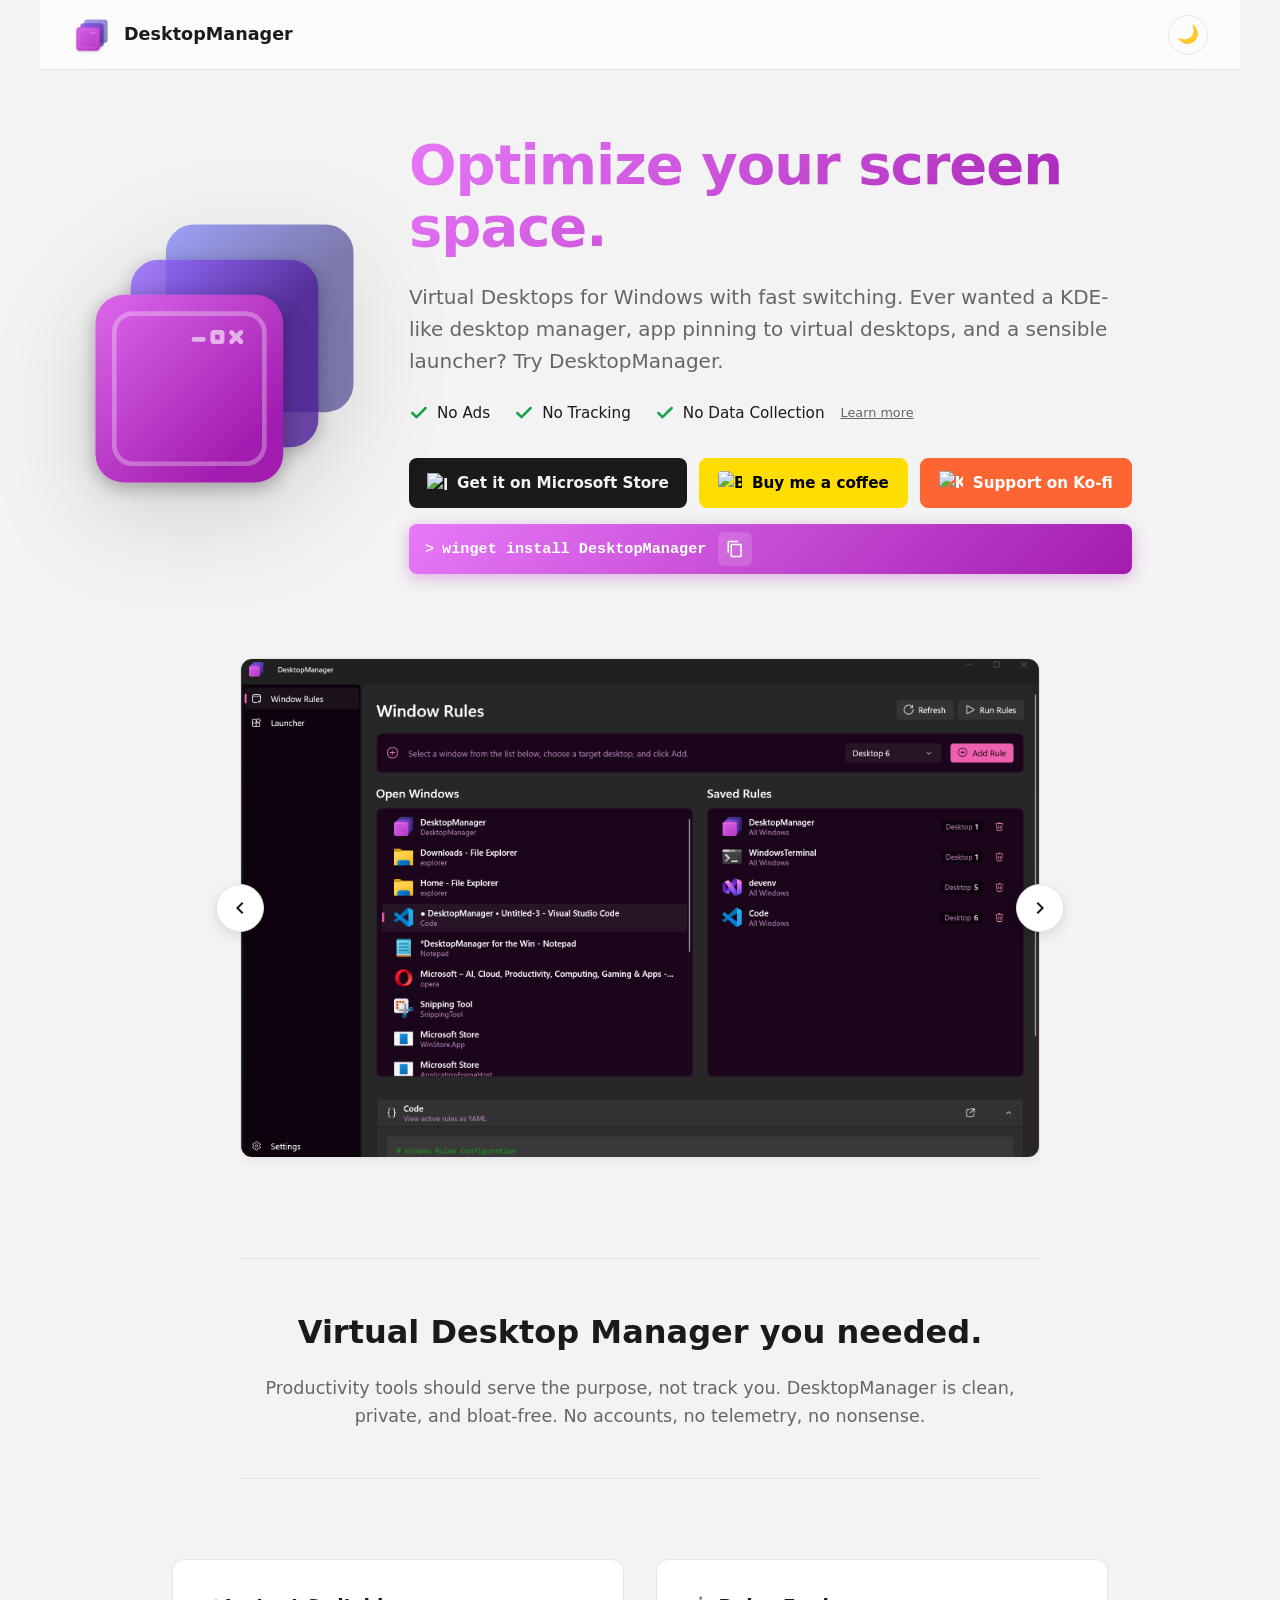
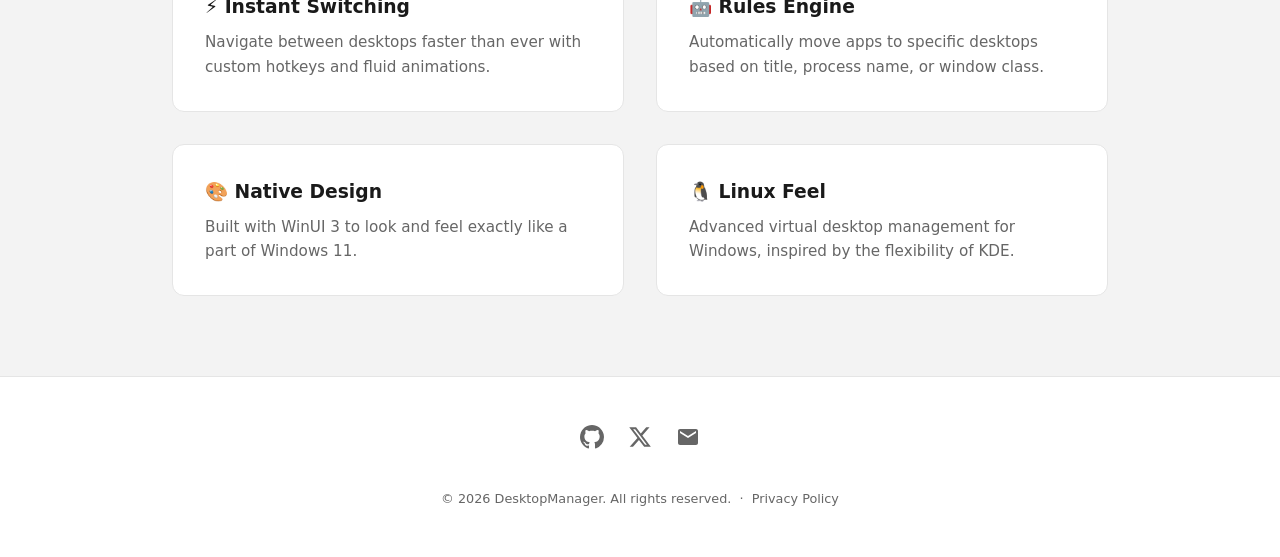
==== commit 88c5f580: "feat: fix mobile view" ====
--- a/website/index.html
+++ b/website/index.html
@@ -5,11 +5,10 @@
     <meta name="viewport" content="width=device-width, initial-scale=1.0">
     <title>DesktopManager - Optimize your screen space</title>
     <meta name="description" content="Virtual Desktops for Windows with fast switching. KDE-like desktop manager for power users.">
-    <link rel="icon" type="image/svg+xml" href="favicon.svg">
+    <link rel="icon" type="image/svg+xml" href="assets/favicon.svg">
     <link rel="icon" type="image/png" href="assets/favicon.png">
     <link rel="apple-touch-icon" href="assets/apple-touch-icon.png">
     <link rel="stylesheet" href="css/style.css">
-</head>
 </head>
 <body>
 
--- a/website/css/style.css
+++ b/website/css/style.css
@@ -172,7 +172,7 @@
     display: flex;
     flex-direction: row;
     flex-wrap: wrap;
-    gap: 16px;
+    gap: 12px 24px;
     margin-bottom: 2rem;
     font-weight: 500;
     color: var(--text-primary);
@@ -183,10 +183,16 @@
 @media (max-width: 900px) {
     .privacy-checks {
         justify-content: center;
-    }
-}
-
-.check-item { display: flex; align-items: center; gap: 8px; }
+        padding: 0 1rem;
+    }
+}
+
+.check-item { 
+    display: flex; 
+    align-items: center; 
+    gap: 8px;
+    white-space: nowrap;
+}
 .check-item svg { color: var(--success-color); width: 20px; height: 20px; }
 
 /* Actions */
@@ -278,7 +284,9 @@
     padding: 8px 8px 8px 16px;
     gap: 12px;
     max-width: 100%;
+    width: 100%;
     box-shadow: 0 4px 15px rgba(162, 28, 175, 0.3);
+    box-sizing: border-box;
 }
 
 .winget-code {
@@ -317,12 +325,20 @@
         grid-template-columns: 1fr;
         text-align: center;
         gap: 3rem;
-        padding-top: 2rem;
-    }
-    .hero-text { display: flex; flex-direction: column; align-items: center; }
+        padding: 2rem 1.5rem; /* Increased side padding */
+    }
+    .hero-text { 
+        display: flex; 
+        flex-direction: column; 
+        align-items: center; 
+        width: 100%;
+    }
     .hero-image-container { order: -1; justify-content: center; }
     .hero h1 { font-size: 2.5rem; }
-    .install-actions { align-items: center; }
+    .install-actions { 
+        align-items: center; 
+        width: 100%;
+    }
     .privacy-checks { align-items: center; }
     .button-row { justify-content: center; flex-wrap: wrap; }
     .cta-button, .bmc-button, .kofi-button { flex: none; width: 100%; max-width: 300px; }
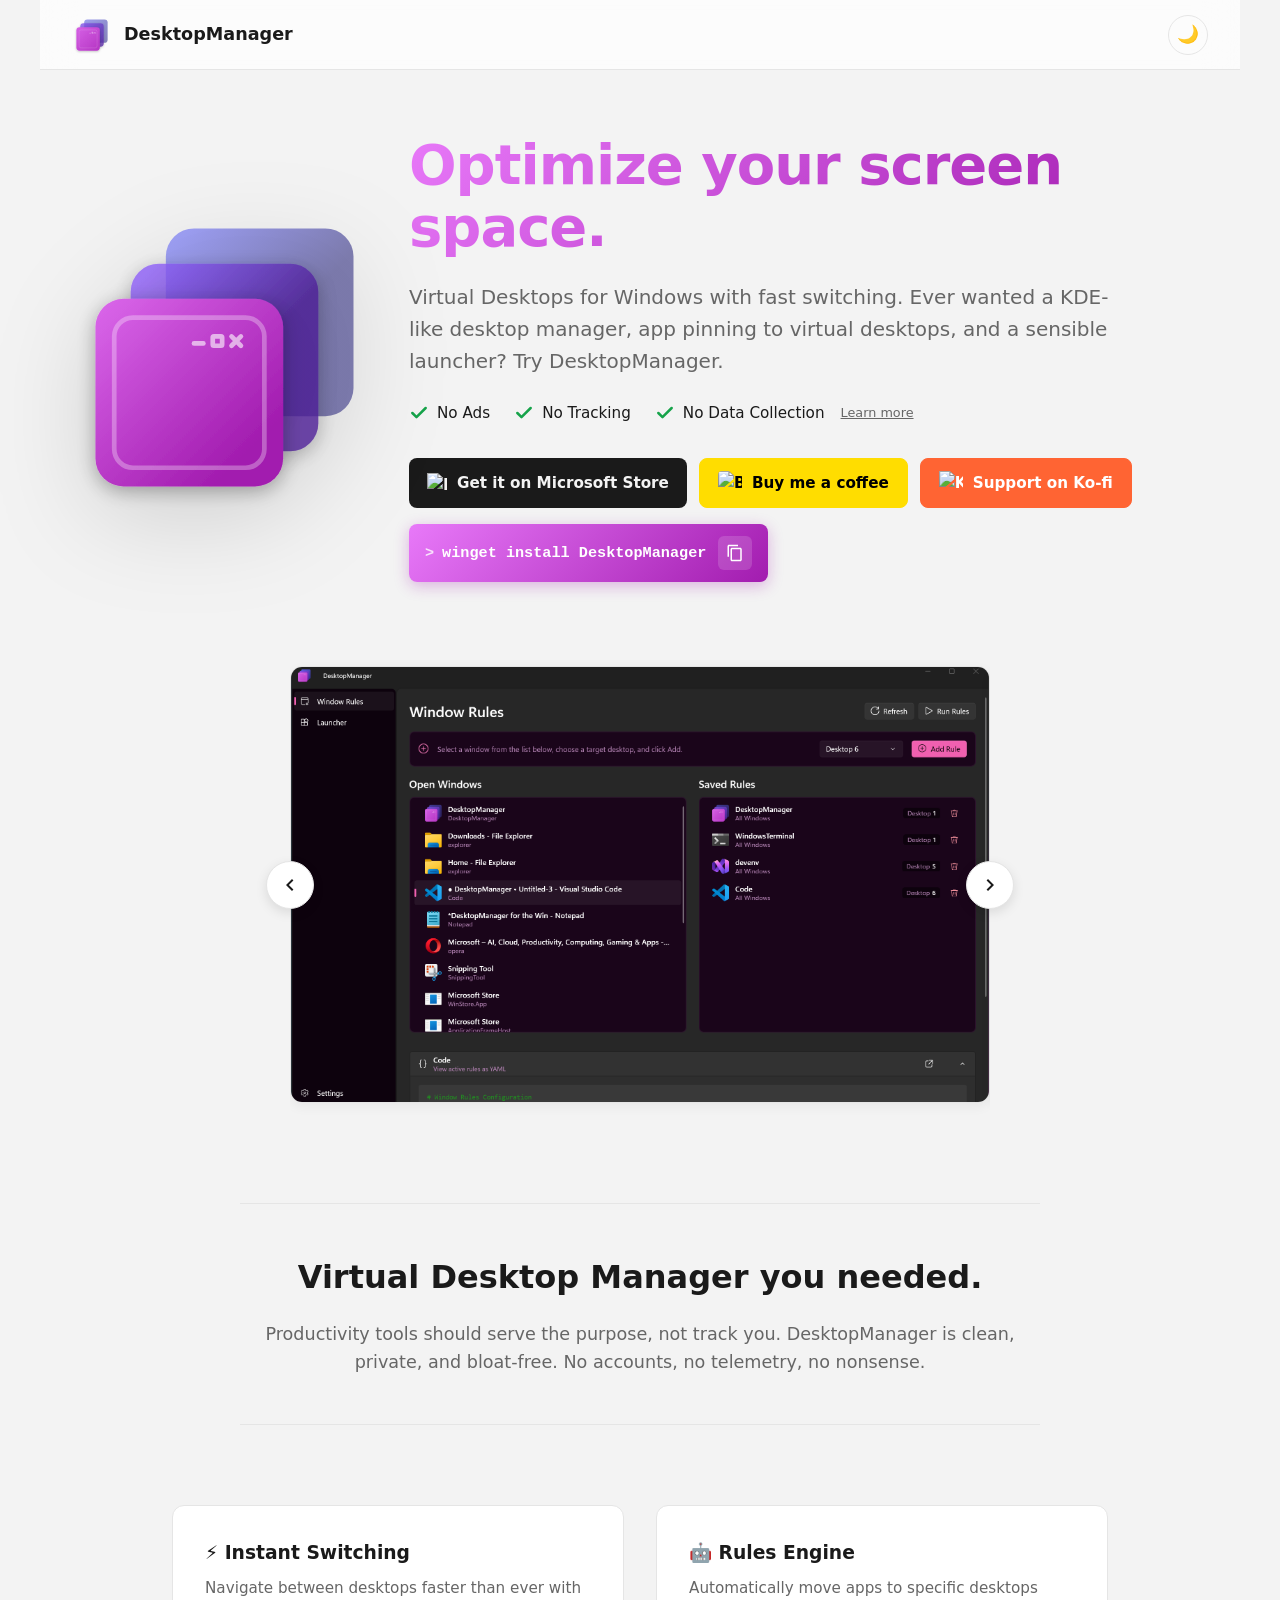
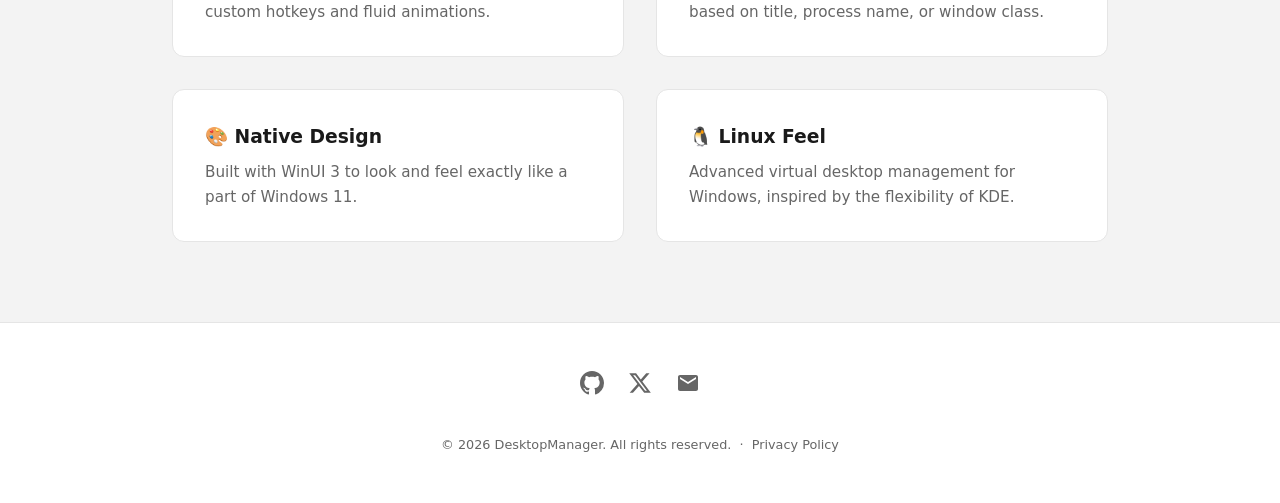
==== commit b543e368: "feat: add support" ====
--- a/website/index.html
+++ b/website/index.html
@@ -115,7 +115,7 @@
                         <span>Get it on Microsoft Store</span>
                     </a>
                     
-                    <a href="#" class="bmc-button" title="Support Development">
+                    <a href="https://www.buymeacoffee.com/desktopmanager" target="_blank" rel="noopener" class="bmc-button" title="Support Development">
                         <img src="https://cdn.buymeacoffee.com/assets/homepage/meta/apple-icon-120x120.png" alt="BMC Logo" style="width: 24px; height: 24px; border-radius: 4px;">
                         <span>Buy me a coffee</span>
                     </a>
--- a/website/css/style.css
+++ b/website/css/style.css
@@ -281,12 +281,19 @@
     align-items: center;
     background: var(--accent-gradient);
     border-radius: 8px;
-    padding: 8px 8px 8px 16px;
+    padding: 12px 16px;
     gap: 12px;
+    width: fit-content; /* Only as large as the text */
     max-width: 100%;
-    width: 100%;
     box-shadow: 0 4px 15px rgba(162, 28, 175, 0.3);
     box-sizing: border-box;
+}
+
+@media (max-width: 900px) {
+    .winget-container {
+        width: 100%; /* Go back to full width matching buttons on mobile */
+        max-width: 350px;
+    }
 }
 
 .winget-code {
@@ -298,6 +305,12 @@
     overflow-x: auto;
     scrollbar-width: none;
 }
+
+@media (max-width: 480px) {
+    .winget-code {
+        font-size: 0.85rem; /* Slight shrink for very small phones */
+    }
+}
 .winget-code::before {
     content: ">";
     color: rgba(255, 255, 255, 0.8);
@@ -323,34 +336,45 @@
 @media (max-width: 900px) {
     .hero {
         grid-template-columns: 1fr;
-        text-align: center;
+        text-align: left;
         gap: 3rem;
-        padding: 2rem 1.5rem; /* Increased side padding */
+        padding: 2rem 2rem 2rem 1.5rem;
     }
     .hero-text { 
         display: flex; 
         flex-direction: column; 
-        align-items: center; 
+        align-items: flex-start;
         width: 100%;
     }
     .hero-image-container { order: -1; justify-content: center; }
     .hero h1 { font-size: 2.5rem; }
     .install-actions { 
-        align-items: center; 
+        align-items: flex-start;
         width: 100%;
     }
-    .privacy-checks { align-items: center; }
-    .button-row { justify-content: center; flex-wrap: wrap; }
-    .cta-button, .bmc-button, .kofi-button { flex: none; width: 100%; max-width: 300px; }
+    .privacy-checks {
+        justify-content: flex-start;
+        padding: 0;
+        align-items: flex-start;
+    }
+    .button-row { justify-content: flex-start; flex-wrap: wrap; }
+    .cta-button, .bmc-button, .kofi-button { flex: none; width: 100%; max-width: 350px; }
 }
 
 /* --- SCREENSHOT CAROUSEL --- */
 .carousel-section {
-    max-width: 800px;
+    width: 100%;
+    max-width: 700px;
     margin: 0 auto 5rem;
     padding: 0;
     position: relative;
-    overflow: visible; /* Allow buttons to sit outside if needed */
+    overflow: visible;
+}
+
+@media (max-width: 900px) {
+    .carousel-section {
+        max-width: 90vw;
+    }
 }
 
 .carousel-wrapper {
